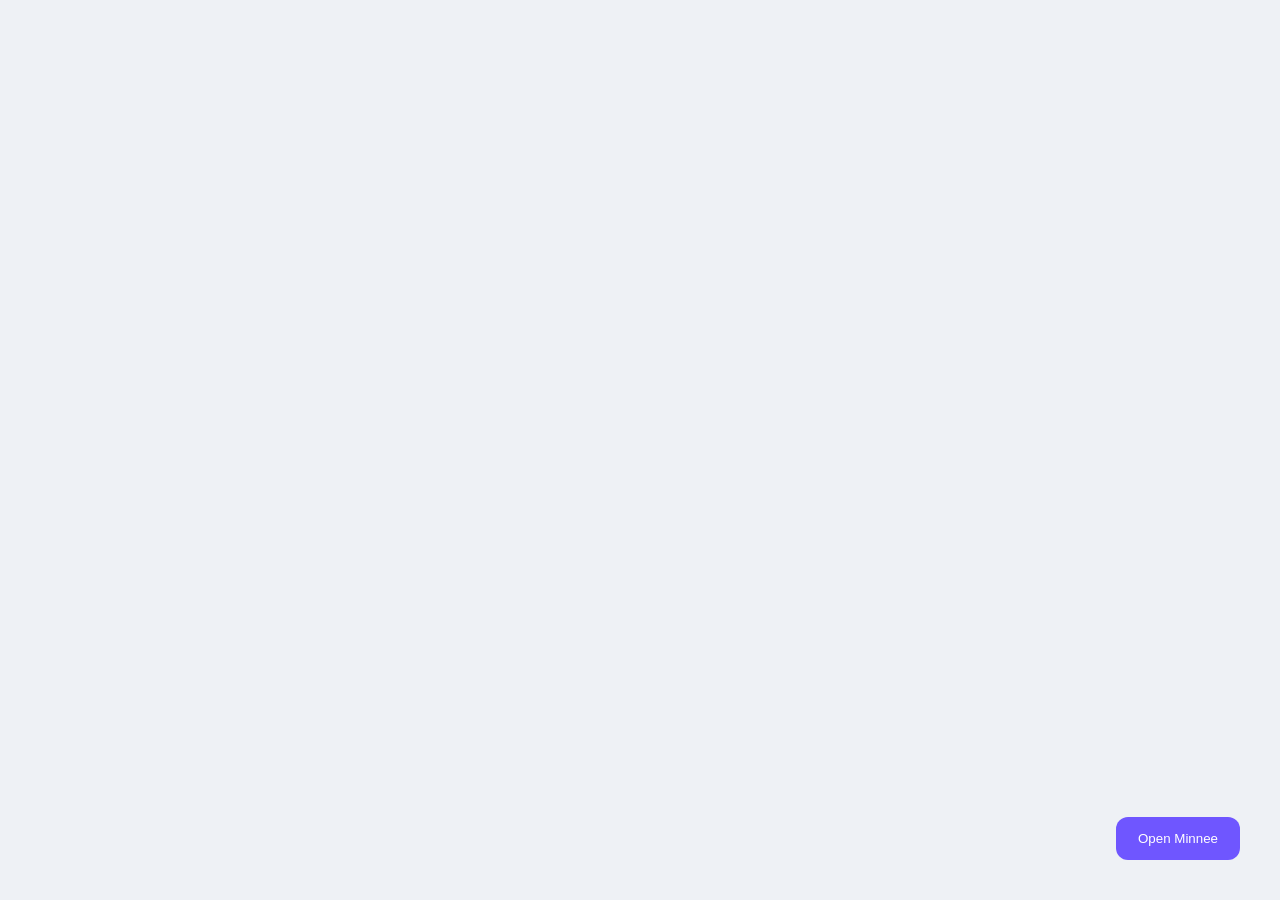
==== index.html @ 1954e839 "footer added" ====
<!DOCTYPE html>
<html lang="en">
<head>
  <meta charset="UTF-8">
  <meta name="viewport" content="width=device-width, initial-scale=1.0">
  <title>Minnee Chatbot</title>
  <link rel="stylesheet" href="css/style.css">
</head>

<body>

<button id="openChat" class="open-btn">Open Minnee</button>

<div id="chatbot" class="chatbot">

  <!-- HEADER -->
  <div class="chat-header">
    <img src="assets/shapes/header-shape.svg" class="header-svg">

    <div class="header-text">
      <h2>Hii, Good Morning 👋</h2>
      <p>How can I assist you today ?</p>
    </div>

    <button id="closeChat" class="close-btn">×</button>
  </div>

  <!-- BADGE OUTSIDE HEADER (Correct Figma placement) -->
  <div class="minnee-badge">
    <img src="assets/shapes/Robot.svg" class="badge-icon">
    <span>Minnee</span>
  </div>

  <!-- WHITE BODY -->
  <div class="chat-body">

    <div class="category-row">
      <button class="cat purple">Purchase Order</button>
      <button class="cat green">Planning</button>
      <button class="cat orange">Sales Order</button>
    </div>

    <div class="suggestions">
      <button class="chip">Last Purchase Order creation details</button>
      <button class="chip">Can we make a PO in the backdate?</button>
      <button class="chip">ASN creation</button>
      <button class="chip">Backdate LR creation</button>
      <button class="chip">changes in a PO automatically update the item master data?</button>
      <button class="chip">LR</button>
      <button class="chip">PO edit changes barcode?</button>
    </div>

  </div>

  <!-- FOOTER -->
   <div class="chat-footer">
    <img src="assets/shapes/ai.svg" class="ai-icon">
    <input placeholder="Ask anything. Track PO, create ASN or view Gate Entry or more...">
    <button class="send-btn">➤</button>
  </div>

</div>

<script src="js/script.js"></script>

</body>
</html>
---- css/style.css ----
/* RESET */
* {
  margin: 0;
  padding: 0;
  box-sizing: border-box;
  font-family: Inter, sans-serif;
}

body {
  background: #eef1f5;
}

/* MAIN CHATBOT CARD */
.chatbot {
  position: fixed;
  width: 668px;
  height: 695px;
  top: 20px;
  left: 742px;
  background: white;
  border-radius: 10px;

  box-shadow: 0 15px 45px rgba(0,0,0,.15);

  opacity: 0;
  transform: scale(.85);
  pointer-events: none;
  transition: 0.25s ease;
}

.chatbot.open {
  opacity: 1;
  transform: scale(1);
  pointer-events: auto;
}

/* OPEN BUTTON */
.open-btn {
  position: fixed;
  bottom: 40px;
  right: 40px;
  background: #6f56ff;
  color: white;
  border: none;
  padding: 14px 22px;
  border-radius: 12px;
  cursor: pointer;
}

/* ---------------- HEADER ---------------- */
.chat-header {
  position: relative;
  width: 100%;
  height: 121.9px; /* EXACT FIGMA */
  border-radius: 10px 10px 0 0;
  overflow: hidden;
}

/* SVG EXACT FIT */
.header-svg {
  position: absolute;
  inset: 0;
  width: 100%;
  height: 121.9px;
  object-fit: cover;
  z-index: 1;
}

/* HEADER TEXT */
.header-text {
  position: absolute;
  top: 18px;
  left: 22px;
  z-index: 5;
}

.header-text h2 {
  font-size: 28px;
  font-weight: 700;
  color: white;
}

.header-text p {
  color: #eaf4ff;
  margin-top: 4px;
  font-size: 14px;
}

/* CLOSE BUTTON */
.close-btn {
  position: absolute;
  top: 7.05px;
  right: 7.05px;
  /* left: 7.05px; */

  width: 25px;
  height: 25px;
  color: white;
  background: #FFFFFF1A;
  border-radius: 10px;
  border: none;
  cursor: pointer;

  display: flex;
  align-items: center;
  justify-content: center;

  padding: 0;
  z-index: 10;
}


/* ---------------- MINNEE BADGE (OUTSIDE HEADER) ---------------- */
.minnee-badge {
  position: absolute;

  /* EXACT FIGMA POS */
  top: 85px;
  left: 488px;

  width: 143.68px;
  height: 52.29px;

  background: white;
  border-radius: 218.32px;
  border: 2.18px solid rgba(255,255,255,.9);

  padding: 13.1px;
  display: flex;
  align-items: center;
  gap: 6.55px;

  box-shadow: 0 6px 18px rgba(0,0,0,0.12);

  z-index: 20;
}

.badge-icon {
  height: 30px;
}

/* ---------------- BODY ---------------- */
/* CHAT BODY FIXED POSITION BELOW BADGE */
.chat-body {
  position: fixed;
  top: 123px;    /* FIXED - BELOW BADGE + CURVE */
  left: 0;
  width: 100%;
  height: calc(695px - 140px - 80px);  /* BODY SPACE */
  padding: 20px 24px;
  background: white;
  overflow-y: auto;
}


/* Categories */
.category-row {
  display: flex;
  gap: 12px;
  width: 628px;
  height: 36px;
  opacity: 1;
}

.cat {
  padding: 7px 16px;
  border-radius: 40px;
  background: white;
  border: 2px solid;
  cursor: pointer;
  font-size: 13px;
}

.purple { border-color: #7b63ff; color: #6f56ff; font-size: 12px; font-weight: 500; }
.green { border-color: #57d77b; color: #2f9d51; font-size: 12px; font-weight: 500;}
.orange { border-color: #ffb46a; color: #e57b22; font-size: 12px; font-weight: 500;}

/* Chips */
.suggestions {
  display: flex;
  flex-wrap: wrap;
  gap: 10px;
  margin-top: 14px;
  width: 596px;
  height: 110px;
  opacity: 1; 
}

.chip {
  padding: 7px 14px;
  background: #f2f2f2;
  border-radius: 30px;
  border: none;
  font-size: 12px;
  font-weight: 400;
  font: poppins;
  font-style: regular;
}

/* ---------------- FOOTER ---------------- */
.chat-footer {
  position: absolute;
  top: 635px;
  height: 44px;
  bottom: 16px;
  left: 16px;
  right: 16px;

  background: white;
  border: 1px solid #ededed;

  padding: 8px 12px;
  border-radius: 14px;

  display: flex;
  align-items: center;
  z-index: 50;
}



.chat-footer input {
  flex: 1;
  border: none;
  outline: none;
  font-size: 14px;
}

.send-btn {
  width: 48px;
  height: 48px;
  background: linear-gradient(135deg,#6f56ff,#57c6ff);
  color: white;
  border: none;
  border-radius: 12px;
  font-size: 20px;
  cursor: pointer;
}


/* =========================================
   RESPONSIVE CHATBOT (DESKTOP → MOBILE)
   ========================================= */

/* LARGE SCREENS (default Figma layout) */
@media (min-width: 1200px) {
  .chatbot {
    left: calc(50% - 334px);  /* CENTER instead of fixed 742px */
  }
}

/* MEDIUM SCREENS (Tablets) */
@media (max-width: 1199px) {
  .chatbot {
    left: 50%;
    top: 120px;
    transform: translateX(-50%) scale(0.9);
  }

  .minnee-badge {
    left: calc(100% - 180px);
  }
}

/* SMALL SCREENS (Mobile Landscape) */
@media (max-width: 768px) {
  .chatbot {
    width: 90%;
    height: 620px;
    left: 50%;
    top: 100px;
    transform: translateX(-50%) scale(1);
  }

  .chat-header {
    height: 110px;
  }

  .minnee-badge {
    top: 75px;
    left: calc(100% - 165px);
    transform: scale(0.9);
  }

  .chat-body {
    top: 130px;
    height: calc(620px - 130px - 80px);
  }
}

/* EXTRA SMALL SCREENS (Mobile Portrait) */
@media (max-width: 480px) {
  .chatbot {
    width: 95%;
    height: 580px;
    top: 80px;
  }

  .header-text h2 {
    font-size: 22px;
  }

  .minnee-badge {
    top: 70px;
    left: calc(100% - 155px);
    transform: scale(0.85);
  }

  .chat-body {
    top: 120px;
    height: calc(580px - 120px - 80px);
    padding: 14px;
  }

  .chat-footer {
    bottom: 12px;
    left: 12px;
    right: 12px;
  }

  .send-btn {
    width: 42px;
    height: 42px;
  }
}
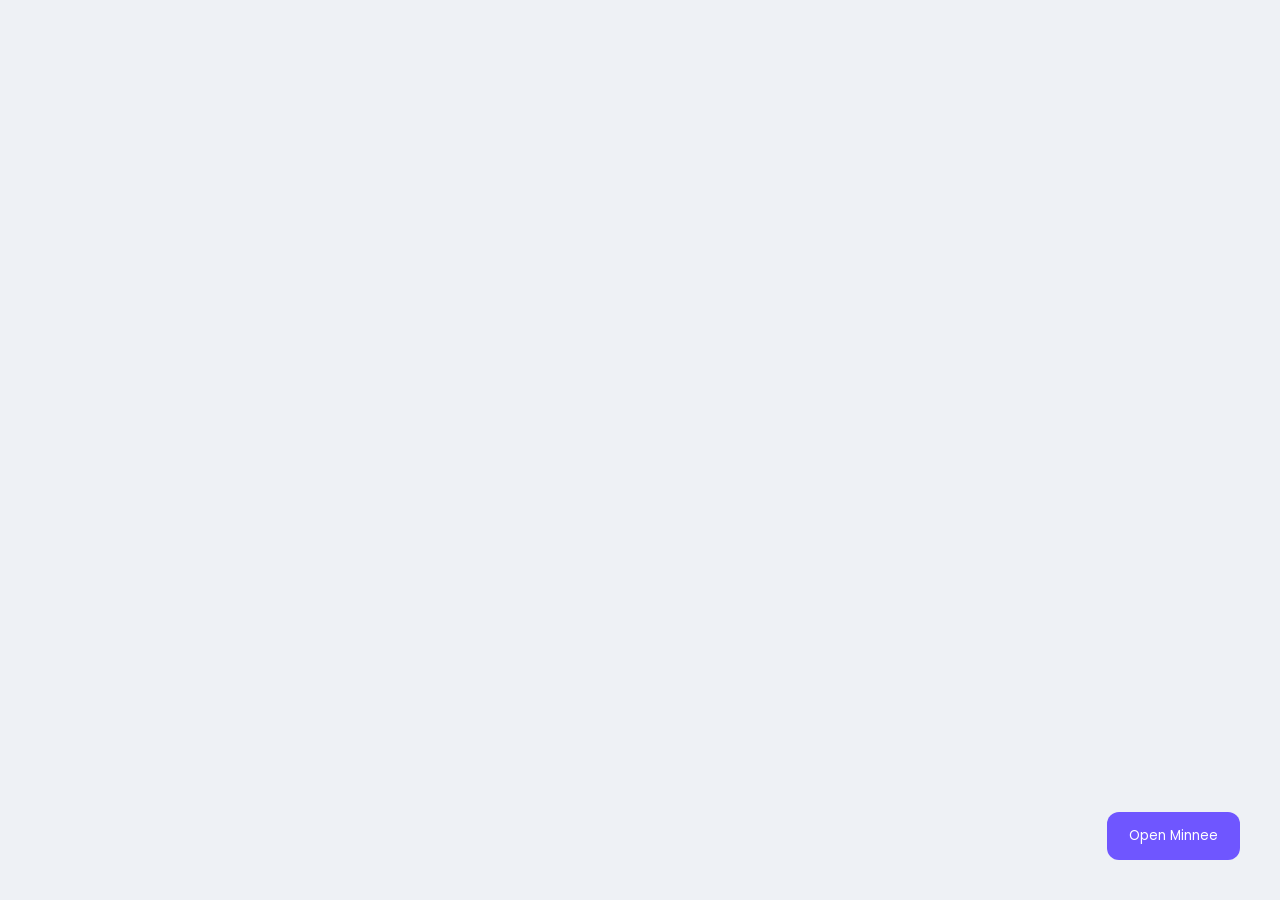
==== commit ac947c28: "seperate button chips working" ====
--- a/index.html
+++ b/index.html
@@ -25,17 +25,18 @@
     <button id="closeChat" class="close-btn">×</button>
   </div>
 
-  <!-- BADGE OUTSIDE HEADER (Correct Figma placement) -->
+  <!-- MINNEE BADGE -->
   <div class="minnee-badge">
     <img src="assets/shapes/Robot.svg" class="badge-icon">
     <span>Minnee</span>
   </div>
 
-  <!-- WHITE BODY -->
+  <!-- BODY -->
   <div class="chat-body">
 
     <div class="category-row">
-      <button class="cat purple">Purchase Order</button>
+      <!-- <button class="cat purple">Purchase Order</button> -->
+      <button class="cat purple active">Purchase Order</button>
       <button class="cat green">Planning</button>
       <button class="cat orange">Sales Order</button>
     </div>
@@ -49,14 +50,28 @@
       <button class="chip">LR</button>
       <button class="chip">PO edit changes barcode?</button>
     </div>
+    <div id="chatMessages" class="chat-messages"></div>
+
 
   </div>
+  <!-- <div class="suggestions" id="suggestionsBox"></div> -->
+
 
   <!-- FOOTER -->
-   <div class="chat-footer">
+  <div class="chat-footer">
     <img src="assets/shapes/ai.svg" class="ai-icon">
-    <input placeholder="Ask anything. Track PO, create ASN or view Gate Entry or more...">
-    <button class="send-btn">➤</button>
+
+    <input id="poInput" placeholder="Ask anything. Track PO, create ASN or view Gate Entry or more...">
+
+    <button class="send-btn">
+      <img src="assets/shapes/send-btn.svg" class="send-icon">
+    </button>
+
+    <!-- PO DROPDOWN -->
+    <div id="poDropdown" class="po-dropdown" style="display:none;">
+        <div id="poList" class="po-list"></div>
+        <div id="poError" class="po-error" style="display:none;"></div>
+    </div>
   </div>
 
 </div>
--- a/css/style.css
+++ b/css/style.css
@@ -1,9 +1,10 @@
 /* RESET */
+@import url('https://fonts.googleapis.com/css2?family=Poppins:wght@300;400;500;600;700;800;900&display=swap');
 * {
   margin: 0;
   padding: 0;
   box-sizing: border-box;
-  font-family: Inter, sans-serif;
+  font-family: "Poppins", sans-serif;
 }
 
 body {
@@ -15,13 +16,11 @@
   position: fixed;
   width: 668px;
   height: 695px;
-  top: 20px;
-  left: 742px;
+  bottom: 60px;
+  right: 40px;
   background: white;
   border-radius: 10px;
-
   box-shadow: 0 15px 45px rgba(0,0,0,.15);
-
   opacity: 0;
   transform: scale(.85);
   pointer-events: none;
@@ -47,26 +46,24 @@
   cursor: pointer;
 }
 
-/* ---------------- HEADER ---------------- */
+/* HEADER */
 .chat-header {
   position: relative;
   width: 100%;
-  height: 121.9px; /* EXACT FIGMA */
+  height: 122px;
   border-radius: 10px 10px 0 0;
   overflow: hidden;
 }
 
-/* SVG EXACT FIT */
 .header-svg {
   position: absolute;
   inset: 0;
   width: 100%;
-  height: 121.9px;
+  height: 122px;
   object-fit: cover;
   z-index: 1;
 }
 
-/* HEADER TEXT */
 .header-text {
   position: absolute;
   top: 18px;
@@ -86,80 +83,85 @@
   font-size: 14px;
 }
 
-/* CLOSE BUTTON */
 .close-btn {
   position: absolute;
-  top: 7.05px;
-  right: 7.05px;
-  /* left: 7.05px; */
-
-  width: 25px;
-  height: 25px;
+  top: 8px;
+  right: 8px;
+  width: 28px;
+  height: 28px;
   color: white;
   background: #FFFFFF1A;
   border-radius: 10px;
   border: none;
   cursor: pointer;
-
   display: flex;
   align-items: center;
   justify-content: center;
-
-  padding: 0;
   z-index: 10;
 }
 
-
-/* ---------------- MINNEE BADGE (OUTSIDE HEADER) ---------------- */
+/* MINNEE BADGE */
 .minnee-badge {
   position: absolute;
-
-  /* EXACT FIGMA POS */
   top: 85px;
-  left: 488px;
-
-  width: 143.68px;
-  height: 52.29px;
-
+  right: 25px;
+  width: 145px;
+  height: 52px;
   background: white;
-  border-radius: 218.32px;
-  border: 2.18px solid rgba(255,255,255,.9);
-
-  padding: 13.1px;
-  display: flex;
-  align-items: center;
-  gap: 6.55px;
-
+  border-radius: 200px;
+  border: 2px solid rgba(255,255,255,.85);
+  padding: 13px;
+  display: flex;
+  align-items: center;
+  gap: 8px;
   box-shadow: 0 6px 18px rgba(0,0,0,0.12);
-
   z-index: 20;
 }
 
 .badge-icon {
-  height: 30px;
-}
-
-/* ---------------- BODY ---------------- */
-/* CHAT BODY FIXED POSITION BELOW BADGE */
+  height: 28px;
+}
+
+/* BODY */
 .chat-body {
-  position: fixed;
-  top: 123px;    /* FIXED - BELOW BADGE + CURVE */
+  position: absolute;
+  /* top: 135px; */
+  top: 115px;
+  /* bottom: 85px; */
+  /* bottom: 50px; */
+  bottom: 50px;
   left: 0;
-  width: 100%;
-  height: calc(695px - 140px - 80px);  /* BODY SPACE */
+  right: 0;
   padding: 20px 24px;
-  background: white;
   overflow-y: auto;
+}
+
+/* Light Scrollbar for chat-body only */
+.chat-body::-webkit-scrollbar {
+  width: 10px;              /* thin scrollbar */
+}
+
+.chat-body::-webkit-scrollbar-track {
+  background: #f1f1f1;     /* light grey track */
+  border-radius: 10px;
+}
+
+.chat-body::-webkit-scrollbar-thumb {
+  background: #d6d6d6;     /* light thumb */
+  border-radius: 10px;
+}
+
+.chat-body::-webkit-scrollbar-thumb:hover {
+  background: #bcbcbc;     /* slightly darker on hover */
 }
 
 
 /* Categories */
 .category-row {
   display: flex;
+  flex-wrap: wrap;
   gap: 12px;
-  width: 628px;
-  height: 36px;
-  opacity: 1;
+  width: 100%;
 }
 
 .cat {
@@ -168,12 +170,74 @@
   background: white;
   border: 2px solid;
   cursor: pointer;
-  font-size: 13px;
-}
-
-.purple { border-color: #7b63ff; color: #6f56ff; font-size: 12px; font-weight: 500; }
-.green { border-color: #57d77b; color: #2f9d51; font-size: 12px; font-weight: 500;}
-.orange { border-color: #ffb46a; color: #e57b22; font-size: 12px; font-weight: 500;}
+  font-size: 12px;
+  font-weight: 500;
+}
+
+/* .purple { border-color: #7b63ff; color: #6f56ff; } */
+/* Normal State */
+.purple {
+  border: 1px solid #7b63ff;
+  color: #6f56ff;
+  background: transparent;
+  transition: 0.25s;
+  font-size: 12px;
+}
+
+/* Hover State (Row 2 look) */
+.purple:hover {
+  background: #edeaff;       /* light purple fill */
+  border-color: #7b63ff;
+  color: #5a3dff;            /* little darker purple */
+}
+
+/* Active State (Row 3 look) */
+.purple.active {
+  background: #5b54f5;
+  color: #fff;
+  border-color: #5b54f5;
+}
+
+/* .green { border-color: #57d77b; color: #2f9d51; } */
+.green {
+  border: 1px solid #57d77b;
+  color: #2f9d51;
+  background: transparent;
+  transition: 0.25s;
+  font-size: 12px;
+}
+
+.green:hover {
+  background: #dff7e6;     /* light green */
+  color: #17833a;
+}
+
+.green.active {
+  background: #00b159;
+  color: #fff;
+  border-color: #00b159;
+}
+
+/* .orange { border-color: #ffb46a; color: #e57b22; } */
+.orange {
+  border: 1px solid #ffb46a;
+  color: #e57b22;
+  background: transparent;
+  transition: 0.25s;
+  font-size: 12px;
+}
+
+.orange:hover {
+  background: #ffe9d2;     /* light orange */
+  color: #d86a12;
+}
+
+.orange.active {
+  background: #ff9800;
+  color: #fff;
+  border-color: #ff9800;
+}
+
 
 /* Chips */
 .suggestions {
@@ -181,9 +245,7 @@
   flex-wrap: wrap;
   gap: 10px;
   margin-top: 14px;
-  width: 596px;
-  height: 110px;
-  opacity: 1; 
+  width: 100%;
 }
 
 .chip {
@@ -192,134 +254,520 @@
   border-radius: 30px;
   border: none;
   font-size: 12px;
-  font-weight: 400;
-  font: poppins;
-  font-style: regular;
-}
-
-/* ---------------- FOOTER ---------------- */
+  /* cursor: pointer; */
+}
+
+/* FOOTER */
 .chat-footer {
   position: absolute;
-  top: 635px;
-  height: 44px;
   bottom: 16px;
   left: 16px;
   right: 16px;
-
+  height: 44px;
   background: white;
   border: 1px solid #ededed;
-
-  padding: 8px 12px;
+  padding: 6px 10px;
   border-radius: 14px;
-
-  display: flex;
-  align-items: center;
+  display: flex;
+  align-items: center;
+  gap: 10px;
   z-index: 50;
 }
 
-
+.ai-icon {
+  width: 19.91px;
+  height: 20.74px;
+  opacity: 0.75;
+}
 
 .chat-footer input {
   flex: 1;
   border: none;
   outline: none;
+  font-size: 12px;
+}
+
+.send-btn {
+  position: absolute;
+  right: -6px;
+  top: 50%;
+  transform: translateY(-50%);
+  width: 44px;
+  height: 44px;
+  background: linear-gradient(135deg,#6f56ff,#57c6ff);
+  border: none;
+  cursor: pointer;
+  border-top-left-radius: 3px;
+  border-top-right-radius: 10px;
+  border-bottom-right-radius: 10px;
+  border-bottom-left-radius: 3px;
+  display: flex;
+  align-items: center;
+  justify-content: center;
+  z-index: 999;
+}
+
+.send-icon {
+  width: 19.36px;
+  height: 19px;
+}
+
+/* PO DROPDOWN */
+/* .po-dropdown {
+  position: absolute;
+  left: 0px;
+  right: 60px;
+  bottom: 62px;
+  background: white;
+  border: 1px solid #ddd;
+  border-radius: 14px;
+  box-shadow: 0 4px 16px rgba(0,0,0,0.18);
+  padding: 10px;
+  z-index: 999999;
+  width: 638px;
+}
+
+.po-list {
+  max-height: 260px;
+  overflow-y: auto;
+  display: flex;
+  flex-direction: column;
+  gap: 10px;
+}
+
+.po-error {
+  padding: 10px;
+  color: #c00;
+  font-size: 13px;
+  background: #ffe2e2;
+  border-radius: 6px;
+} */
+
+/* FIGMA STYLE PO CARDS */
+/* .po-item-row {
+  width: 100%;
+  padding: 14px 16px;
+  background: #f7faff;
+  border-radius: 16px;
+  display: flex;
+  align-items: center;
+  justify-content: space-between;
+  cursor: pointer;
+  transition: 0.2s ease;
+}
+
+.po-item-row:hover {
+  background: #eef5ff;
+}
+
+.po-left {
+  display: flex;
+  align-items: center;
+  gap: 14px;
+}
+
+.erp-tag {
+  padding: 6px 10px;
+  background: #e8efff;
+  color: #3d6bff;
+  font-size: 12px;
+  border-radius: 8px;
+  font-weight: 600;
+}
+
+.po-number {
   font-size: 14px;
-}
-
-.send-btn {
-  width: 48px;
-  height: 48px;
-  background: linear-gradient(135deg,#6f56ff,#57c6ff);
+  font-weight: 600;
+  color: black;
+}
+
+.status-badge {
+  background: #ebf6ff;
+  color: #2c8fff;
+  font-size: 12px;
+  border-radius: 50%;
+  width: 22px;
+  height: 22px;
+  display: flex;
+  align-items: center;
+  justify-content: center;
+  font-weight: 700;
+}
+
+.po-date {
+  font-size: 13px;
+  color: #6f7d8f;
+}
+
+.arrow-right {
+  width: 20px;
+  height: 20px;
+  opacity: 0.7;
+} */
+.po-dropdown {
+  position: absolute;
+  left: 0;
+  right: 55px;
+  bottom: 60px;
+  width: 100%;
+
+  background: #ffffff;
+  border: 1px solid #e4e7ec;
+  border-radius: 12px;
+
+  max-height: 260px;
+  overflow-y: auto;
+
+  box-shadow: 0 6px 20px rgba(0,0,0,0.12);
+
+  padding: 10px 12px;
+  z-index: 9999999;
+
+  display: none;
+}
+
+
+.po-row {
+  width: 100%;
+  /* padding: 6px 4px; */
+  padding: 5px 1px;
+
+  display: flex;
+  align-items: center;
+  justify-content: space-between;
+
+  cursor: pointer;
+  border-bottom: 1px solid #f1f1f1;
+}
+
+.po-row:last-child {
+  border-bottom: none;
+}
+
+.po-left {
+  display: flex;
+  align-items: center;
+  gap: 10px;
+}
+
+.erp-label {
+  color: #6b7280;
+  font-size: 10px;
+}
+
+.erp-number {
+  color: #111827;
+  font-size: 11px;
+  font-weight: 600;
+}
+
+.status-pill {
+  background: #e3f1ff;
+  border: 1.5px solid #70b6ff;
+
+  width: 20px;
+  height: 20px;
+
+  display: flex;
+  align-items: center;
+  justify-content: center;
+
+  border-radius: 6px;
+  font-size: 12px;
+  font-weight: 700;
+  color: #1e88e5;
+}
+
+.separator {
+  color: #aaa;
+  font-size: 14px;
+}
+
+.po-doc {
+  font-size: 12px;
+  font-weight: 600;
+  color: #111827;
+}
+
+.po-date {
+  font-size: 10px;
+  color: #6f7d8f;
+}
+
+
+.arrow-icon {
+  width: 12px;
+  height: 12px;
+  opacity: 0.75;
+}
+
+mark {
+  background: #e8f2ff;        /* light sky-blue */
+  color: #1a73e8;             /* Google blue / sky blue text */
+  padding: 2px 4px;
+  border-radius: 4px;
+  font-weight: 600;
+}
+
+.status-icon-wrapper {
+  width: 14px;
+  height: 14px;
+  display: flex;
+  align-items: center;
+  justify-content: center;
+}
+
+.status-icon-wrapper img,
+.status-icon {
+  width: 100%;
+  height: 100%;
+  object-fit: contain;
+}
+
+
+
+/* .chat-messages {
+  display: flex;
+  flex-direction: column;
+  gap: 12px;
+  margin-top: 10px;
+} */
+
+/* ensure messages area has room from top when chips hidden */
+.chat-messages {
+  display: flex;
+  flex-direction: column;
+  gap: 12px;
+  margin-top: 10px;
+  padding-right: 8px;
+  /* overflow-y: auto; */
+  width: 100%;
+}
+
+
+.msg-bubble {
+  align-self: flex-end;
+  background: #5D5FEF;
   color: white;
-  border: none;
-  border-radius: 12px;
-  font-size: 20px;
-  cursor: pointer;
-}
-
-
-/* =========================================
-   RESPONSIVE CHATBOT (DESKTOP → MOBILE)
-   ========================================= */
-
-/* LARGE SCREENS (default Figma layout) */
-@media (min-width: 1200px) {
-  .chatbot {
-    left: calc(50% - 334px);  /* CENTER instead of fixed 742px */
-  }
-}
-
-/* MEDIUM SCREENS (Tablets) */
-@media (max-width: 1199px) {
-  .chatbot {
-    left: 50%;
-    top: 120px;
-    transform: translateX(-50%) scale(0.9);
-  }
-
-  .minnee-badge {
-    left: calc(100% - 180px);
-  }
-}
-
-/* SMALL SCREENS (Mobile Landscape) */
-@media (max-width: 768px) {
-  .chatbot {
-    width: 90%;
-    height: 620px;
-    left: 50%;
-    top: 100px;
-    transform: translateX(-50%) scale(1);
-  }
-
-  .chat-header {
-    height: 110px;
-  }
-
-  .minnee-badge {
-    top: 75px;
-    left: calc(100% - 165px);
-    transform: scale(0.9);
-  }
-
-  .chat-body {
-    top: 130px;
-    height: calc(620px - 130px - 80px);
-  }
-}
-
-/* EXTRA SMALL SCREENS (Mobile Portrait) */
-@media (max-width: 480px) {
-  .chatbot {
-    width: 95%;
-    height: 580px;
-    top: 80px;
-  }
-
-  .header-text h2 {
-    font-size: 22px;
-  }
-
-  .minnee-badge {
-    top: 70px;
-    left: calc(100% - 155px);
-    transform: scale(0.85);
-  }
-
-  .chat-body {
-    top: 120px;
-    height: calc(580px - 120px - 80px);
-    padding: 14px;
-  }
-
-  .chat-footer {
-    bottom: 12px;
-    left: 12px;
-    right: 12px;
-  }
-
-  .send-btn {
-    width: 42px;
-    height: 42px;
-  }
-}
+  /* padding: 10px 16px; */
+  border-radius: 20px;
+  font-size: 12px;
+  font-weight: 400;
+  /* max-width: 70%; */
+  box-shadow: 0 4px 14px rgba(0,0,0,0.15);
+  top: 170px;
+  left: 488px;
+  gap: 10px;
+  padding-top: 6px;
+  padding-right: 10px;
+  padding-bottom: 6px;
+  padding-left: 10px;
+}
+
+/* ================================
+   BOT PO DETAIL CARD
+================================ */
+/* .bot-po-card {
+    width: 88%;
+    margin: 0 auto;
+    background: #ffffff;
+    border-radius: 16px;
+    padding: 20px 24px;
+    border: 1px solid #e9e9e9;
+    box-shadow: 0 6px 20px rgba(0,0,0,0.08);
+    font-size: 14px;
+    color: #1f1f1f;
+} */
+
+.bot-message-wrapper {
+    display: flex;
+    justify-content: flex-start;
+    width: 80%;
+}
+
+.bot-po-card {
+    width: 78%;              
+    background: #ffffff;
+    border-radius: 16px;
+    padding: 20px 24px;
+    /* border: 1px solid #e9e9e9; */
+    box-shadow: 0 6px 20px rgba(0,0,0,0.08);
+    font-size: 14px;
+    color: #1f1f1f;
+
+    margin: 10px 0;
+    margin-left: 0;          
+}
+
+.bot-po-card h3 {
+    font-size: 12px;
+    margin-bottom: 16px;
+    font-weight: 600;
+    width: 392px;
+    height: 10px;
+}
+
+.po-section-header {
+    font-size: 11px;
+    color: #6c707d;
+}
+
+.po-bold-value {
+    margin-top: 4px;
+    font-size: 14px;
+    font-weight: 600;
+    color: #000;
+}
+
+.po-grid-2 {
+    display: grid;
+    grid-template-columns: 1fr 1fr;
+    margin-top: 8px;
+    row-gap: 14px;
+}
+
+.po-grid-2 div {
+    display: flex;
+    flex-direction: column;
+    gap: 6px; 
+}
+
+.po-small-label {
+    color: #707070;
+    font-size: 11px;
+}
+
+.po-small-value {
+    font-size: 11px;
+    font-weight: 600;
+    color: #1a1a1a;
+}
+
+ .po-status-icon {
+    width: 18px;
+    height: 18px;
+    object-fit: contain;
+    display: block; 
+    border: 1px;       
+}
+
+
+.icon-flex {
+    display: inline-flex;
+    align-items: center;   
+    gap: 8px;              
+}
+
+
+.sep-line {
+    width: 100%;
+    background: #eaeaea;
+    height: 1px;
+    margin: 18px 0;
+}
+
+.bot-po-footer-text {
+    font-weight: 600;
+    font-size: 11px;
+    margin-top: 8px;
+    color: #111D31;
+    height: 10px;
+}
+
+
+/* STANDALONE BUTTONS (NO CARD) */
+.bot-button-wrapper-alone {
+    margin-top: 0px;
+    display: flex;
+    flex-wrap: wrap;
+    gap: 6px;
+    width: 82%;
+}
+
+.bot-button-alone {
+    padding: 9px 9px;
+    border-radius: 20px;
+    border: 2px solid #7b63ff;
+    background: transparent;
+    color: #6f56ff;
+    font-size: 12px;
+    font-weight: 500;
+    display: inline-flex;
+    align-items: center;
+    gap: 8px;
+    cursor: pointer;
+    transition: 0.2s ease;
+    line-height: 100%;
+}
+
+.bot-button-alone:hover {
+    background: #f4efff;
+}
+
+.bot-button-alone img {
+    width: 15px;
+}
+
+.navigate-btn-alone img {
+    width: 16px;
+}
+
+
+/* ASN CARD TABLE */
+/* TITLE ROW */
+.asn-title-row {
+  display: flex;
+  align-items: center;
+  gap: 6px;
+  margin-bottom: 14px;
+}
+
+.asn-title {
+  font-size: 14px;
+  font-weight: 600;
+  color: #111;
+}
+
+/* TABLE HEADER */
+.asn-header {
+  display: grid;
+  grid-template-columns: 1.6fr 1fr 1fr 1fr;
+  font-size: 12px;
+  font-weight: 600;
+  color: #212121;
+  margin-bottom: 10px;
+}
+
+/* ITEM ROWS */
+.asn-row {
+  display: grid;
+  grid-template-columns: 1.6fr 1fr 1fr 1fr;
+  font-size: 13px;
+  padding: 1px 0;
+  color: #444;
+}
+
+/* SEPARATOR LINE */
+.asn-separator {
+  width: 100%;
+  height: 1px;
+  background: #dcdcdc;
+  margin: 12px 0;
+}
+
+/* FOOTER */
+.asn-footer-text {
+  font-size: 11px;
+  font-weight: 600;
+  color: #111D31;
+}
+
+
+
+#suggestionsBox {
+  margin-top: 14px;
+  display: flex;
+  flex-wrap: wrap;
+  gap: 10px;
+  width: 100%;
+}
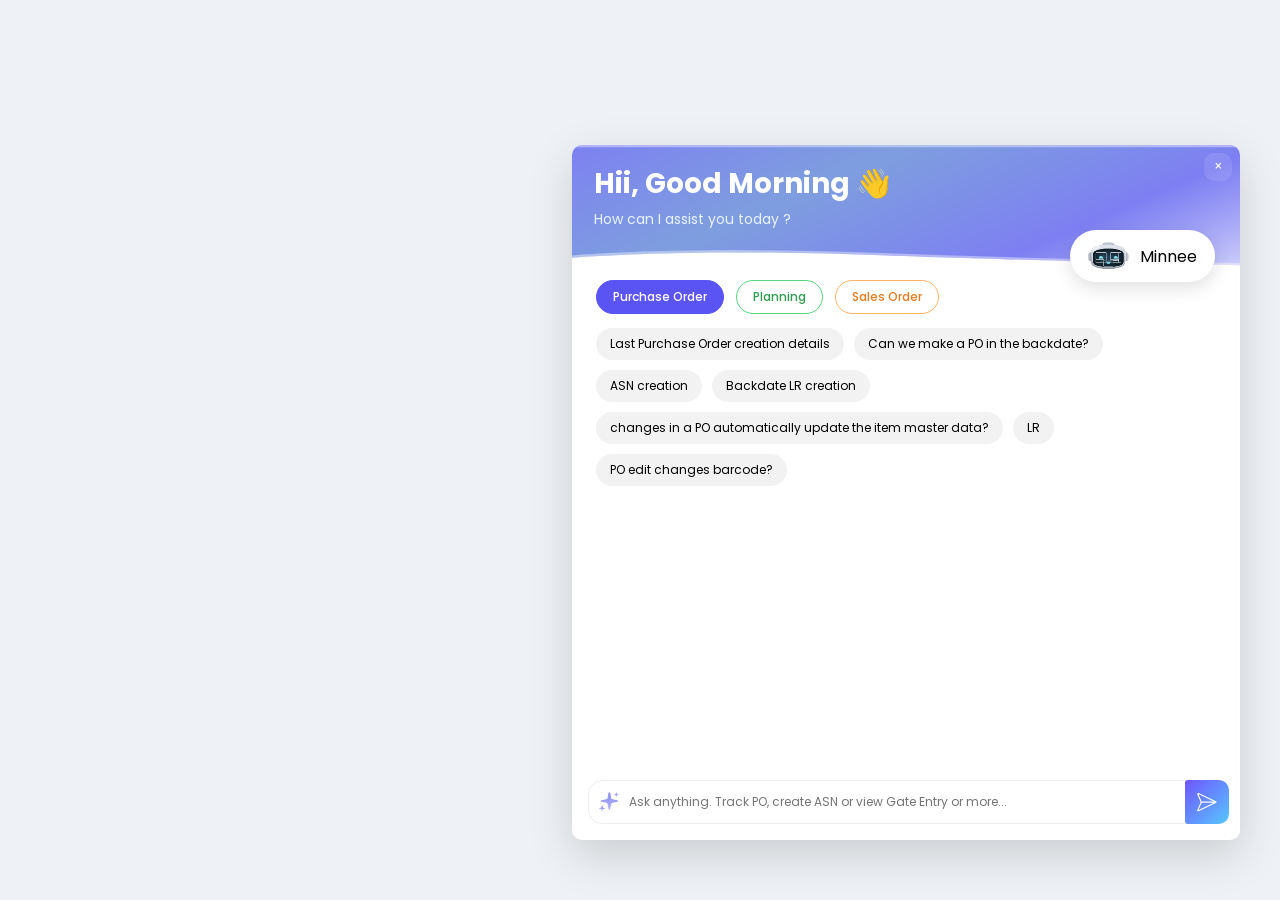
==== commit 43eb6a49: "ok" ====
--- a/index.html
+++ b/index.html
@@ -4,14 +4,15 @@
   <meta charset="UTF-8">
   <meta name="viewport" content="width=device-width, initial-scale=1.0">
   <title>Minnee Chatbot</title>
+  <script src="https://sachinbarethtc.github.io/minnee_2/chatbot.js"></script>
   <link rel="stylesheet" href="css/style.css">
 </head>
 
 <body>
 
-<button id="openChat" class="open-btn">Open Minnee</button>
+<!-- <button id="openChat" class="open-btn">Open Minnee</button> -->
 
-<div id="chatbot" class="chatbot">
+<div id="chatbot" class="chatbot open">
 
   <!-- HEADER -->
   <div class="chat-header">
--- a/css/style.css
+++ b/css/style.css
@@ -553,7 +553,7 @@
   border-radius: 20px;
   font-size: 12px;
   font-weight: 400;
-  /* max-width: 70%; */
+  max-width: 60%;
   box-shadow: 0 4px 14px rgba(0,0,0,0.15);
   top: 170px;
   left: 488px;
@@ -771,3 +771,21 @@
   gap: 10px;
   width: 100%;
 }
+
+
+.bot-bubble {
+  align-self: flex-start;
+  background: #f1f1f100;
+  color: #000;
+  border-radius: 14px;
+  padding: 10px 16px;
+  font-size: 12px;
+  max-width: 70%;
+  box-shadow: 0 3px 12px rgba(0,0,0,0.1);
+  padding-top: 6px;
+  padding-right: 10px;
+  padding-bottom: 6px;
+  padding-left: 10px;
+  font-weight: 400;
+}
+
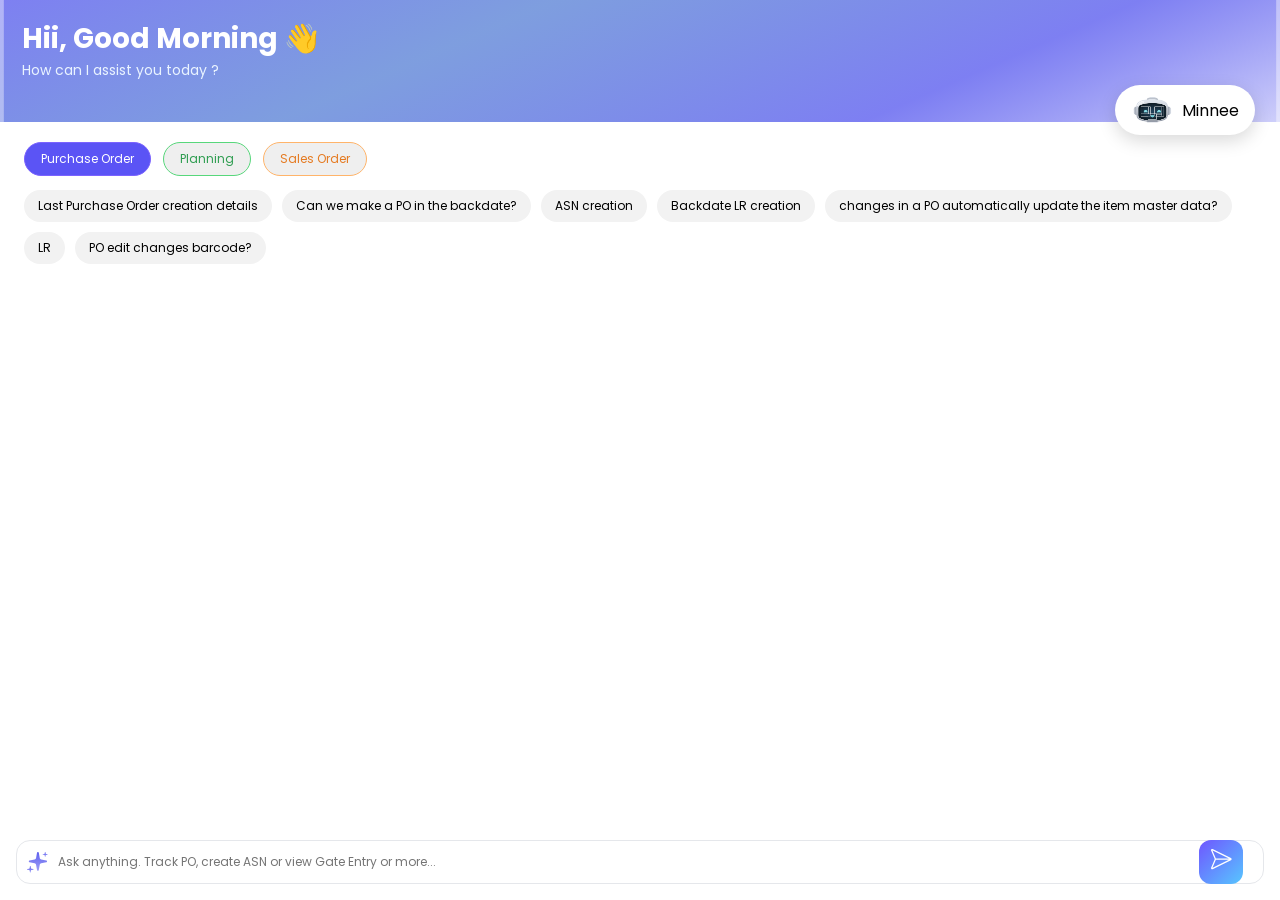
==== commit fb7ccb25: "incomplete" ====
--- a/index.html
+++ b/index.html
@@ -4,29 +4,25 @@
   <meta charset="UTF-8">
   <meta name="viewport" content="width=device-width, initial-scale=1.0">
   <title>Minnee Chatbot</title>
+
   <script src="https://sachinbarethtc.github.io/minnee_2/chatbot.js"></script>
   <link rel="stylesheet" href="css/style.css">
 </head>
 
 <body>
 
-<!-- <button id="openChat" class="open-btn">Open Minnee</button> -->
-
-<div id="chatbot" class="chatbot open">
+<div id="chatbot" class="chatbot">
 
   <!-- HEADER -->
   <div class="chat-header">
     <img src="assets/shapes/header-shape.svg" class="header-svg">
-
     <div class="header-text">
       <h2>Hii, Good Morning 👋</h2>
       <p>How can I assist you today ?</p>
     </div>
-
-    <button id="closeChat" class="close-btn">×</button>
   </div>
 
-  <!-- MINNEE BADGE -->
+  <!-- BADGE -->
   <div class="minnee-badge">
     <img src="assets/shapes/Robot.svg" class="badge-icon">
     <span>Minnee</span>
@@ -36,7 +32,6 @@
   <div class="chat-body">
 
     <div class="category-row">
-      <!-- <button class="cat purple">Purchase Order</button> -->
       <button class="cat purple active">Purchase Order</button>
       <button class="cat green">Planning</button>
       <button class="cat orange">Sales Order</button>
@@ -51,33 +46,31 @@
       <button class="chip">LR</button>
       <button class="chip">PO edit changes barcode?</button>
     </div>
+
     <div id="chatMessages" class="chat-messages"></div>
-
-
   </div>
-  <!-- <div class="suggestions" id="suggestionsBox"></div> -->
-
 
   <!-- FOOTER -->
   <div class="chat-footer">
     <img src="assets/shapes/ai.svg" class="ai-icon">
 
-    <input id="poInput" placeholder="Ask anything. Track PO, create ASN or view Gate Entry or more...">
+    <input
+      id="poInput"
+      placeholder="Ask anything. Track PO, create ASN or view Gate Entry or more..."
+    >
 
     <button class="send-btn">
       <img src="assets/shapes/send-btn.svg" class="send-icon">
     </button>
 
-    <!-- PO DROPDOWN -->
-    <div id="poDropdown" class="po-dropdown" style="display:none;">
-        <div id="poList" class="po-list"></div>
-        <div id="poError" class="po-error" style="display:none;"></div>
+    <div id="poDropdown" class="po-dropdown">
+      <div id="poList" class="po-list"></div>
+      <div id="poError" class="po-error"></div>
     </div>
   </div>
 
 </div>
 
 <script src="js/script.js"></script>
-
 </body>
 </html>
--- a/css/style.css
+++ b/css/style.css
@@ -1,5 +1,5 @@
-/* RESET */
-@import url('https://fonts.googleapis.com/css2?family=Poppins:wght@300;400;500;600;700;800;900&display=swap');
+@import url('https://fonts.googleapis.com/css2?family=Poppins:wght@300;400;500;600;700&display=swap');
+
 * {
   margin: 0;
   padding: 0;
@@ -8,67 +8,35 @@
 }
 
 body {
-  background: #eef1f5;
+  background: #ffffff;
+  overflow: hidden;
 }
 
-/* MAIN CHATBOT CARD */
+/* FULL PAGE CHATBOT */
 .chatbot {
-  position: fixed;
-  width: 668px;
-  height: 695px;
-  bottom: 60px;
-  right: 40px;
+  position: relative;
+  width: 100vw;
+  height: 100vh;
   background: white;
-  border-radius: 10px;
-  box-shadow: 0 15px 45px rgba(0,0,0,.15);
-  opacity: 0;
-  transform: scale(.85);
-  pointer-events: none;
-  transition: 0.25s ease;
-}
-
-.chatbot.open {
-  opacity: 1;
-  transform: scale(1);
-  pointer-events: auto;
-}
-
-/* OPEN BUTTON */
-.open-btn {
-  position: fixed;
-  bottom: 40px;
-  right: 40px;
-  background: #6f56ff;
-  color: white;
-  border: none;
-  padding: 14px 22px;
-  border-radius: 12px;
-  cursor: pointer;
 }
 
 /* HEADER */
 .chat-header {
   position: relative;
-  width: 100%;
   height: 122px;
-  border-radius: 10px 10px 0 0;
   overflow: hidden;
 }
 
 .header-svg {
-  position: absolute;
-  inset: 0;
   width: 100%;
-  height: 122px;
+  height: 100%;
   object-fit: cover;
-  z-index: 1;
 }
 
 .header-text {
   position: absolute;
   top: 18px;
   left: 22px;
-  z-index: 5;
 }
 
 .header-text h2 {
@@ -78,183 +46,105 @@
 }
 
 .header-text p {
+  font-size: 14px;
   color: #eaf4ff;
-  margin-top: 4px;
-  font-size: 14px;
 }
 
-.close-btn {
-  position: absolute;
-  top: 8px;
-  right: 8px;
-  width: 28px;
-  height: 28px;
-  color: white;
-  background: #FFFFFF1A;
-  border-radius: 10px;
-  border: none;
-  cursor: pointer;
-  display: flex;
-  align-items: center;
-  justify-content: center;
-  z-index: 10;
-}
-
-/* MINNEE BADGE */
+/* BADGE */
 .minnee-badge {
   position: absolute;
   top: 85px;
   right: 25px;
-  width: 145px;
-  height: 52px;
   background: white;
-  border-radius: 200px;
-  border: 2px solid rgba(255,255,255,.85);
-  padding: 13px;
+  padding: 12px 16px;
+  border-radius: 999px;
   display: flex;
   align-items: center;
   gap: 8px;
-  box-shadow: 0 6px 18px rgba(0,0,0,0.12);
-  z-index: 20;
+  box-shadow: 0 6px 18px rgba(0,0,0,0.15);
 }
 
 .badge-icon {
-  height: 28px;
+  height: 26px;
 }
 
 /* BODY */
 .chat-body {
   position: absolute;
-  /* top: 135px; */
-  top: 115px;
-  /* bottom: 85px; */
-  /* bottom: 50px; */
-  bottom: 50px;
+  top: 122px;
+  bottom: 70px;
   left: 0;
   right: 0;
   padding: 20px 24px;
   overflow-y: auto;
 }
 
-/* Light Scrollbar for chat-body only */
-.chat-body::-webkit-scrollbar {
-  width: 10px;              /* thin scrollbar */
-}
-
-.chat-body::-webkit-scrollbar-track {
-  background: #f1f1f1;     /* light grey track */
-  border-radius: 10px;
-}
-
-.chat-body::-webkit-scrollbar-thumb {
-  background: #d6d6d6;     /* light thumb */
-  border-radius: 10px;
-}
-
-.chat-body::-webkit-scrollbar-thumb:hover {
-  background: #bcbcbc;     /* slightly darker on hover */
-}
-
-
-/* Categories */
+/* CATEGORY */
 .category-row {
   display: flex;
-  flex-wrap: wrap;
   gap: 12px;
-  width: 100%;
 }
 
 .cat {
   padding: 7px 16px;
   border-radius: 40px;
-  background: white;
-  border: 2px solid;
+  border: 1px solid;
   cursor: pointer;
-  font-size: 12px;
-  font-weight: 500;
-}
-
-/* .purple { border-color: #7b63ff; color: #6f56ff; } */
-/* Normal State */
-.purple {
-  border: 1px solid #7b63ff;
-  color: #6f56ff;
-  background: transparent;
-  transition: 0.25s;
   font-size: 12px;
 }
 
-/* Hover State (Row 2 look) */
-.purple:hover {
-  background: #edeaff;       /* light purple fill */
-  border-color: #7b63ff;
-  color: #5a3dff;            /* little darker purple */
+.purple { border-color: #7b63ff; color: #6f56ff; }
+.green { border-color: #57d77b; color: #2f9d51; }
+.orange { border-color: #ffb46a; color: #e57b22; }
+
+.cat.active {
+  background: #5b54f5;
+  color: white;
 }
 
-/* Active State (Row 3 look) */
-.purple.active {
-  background: #5b54f5;
-  color: #fff;
-  border-color: #5b54f5;
-}
-
-/* .green { border-color: #57d77b; color: #2f9d51; } */
-.green {
-  border: 1px solid #57d77b;
-  color: #2f9d51;
-  background: transparent;
-  transition: 0.25s;
-  font-size: 12px;
-}
-
-.green:hover {
-  background: #dff7e6;     /* light green */
-  color: #17833a;
-}
-
-.green.active {
-  background: #00b159;
-  color: #fff;
-  border-color: #00b159;
-}
-
-/* .orange { border-color: #ffb46a; color: #e57b22; } */
-.orange {
-  border: 1px solid #ffb46a;
-  color: #e57b22;
-  background: transparent;
-  transition: 0.25s;
-  font-size: 12px;
-}
-
-.orange:hover {
-  background: #ffe9d2;     /* light orange */
-  color: #d86a12;
-}
-
-.orange.active {
-  background: #ff9800;
-  color: #fff;
-  border-color: #ff9800;
-}
-
-
-/* Chips */
+/* SUGGESTIONS */
 .suggestions {
+  margin-top: 14px;
   display: flex;
   flex-wrap: wrap;
   gap: 10px;
-  margin-top: 14px;
-  width: 100%;
 }
 
 .chip {
   padding: 7px 14px;
   background: #f2f2f2;
-  border-radius: 30px;
+  border-radius: 20px;
   border: none;
   font-size: 12px;
-  /* cursor: pointer; */
+  cursor: pointer;
+}
+
+/* MESSAGES */
+.chat-messages {
+  margin-top: 20px;
+  display: flex;
+  flex-direction: column;
+  gap: 12px;
+}
+
+.msg-bubble {
+  align-self: flex-end;
+  background: #5D5FEF;
+  color: white;
+  padding: 8px 14px;
+  border-radius: 18px;
+  font-size: 12px;
+  max-width: 60%;
+}
+
+.bot-bubble {
+  align-self: flex-start;
+  background: #f1f1f1;
+  color: black;
+  padding: 8px 14px;
+  border-radius: 18px;
+  font-size: 12px;
+  max-width: 60%;
 }
 
 /* FOOTER */
@@ -264,20 +154,12 @@
   left: 16px;
   right: 16px;
   height: 44px;
-  background: white;
-  border: 1px solid #ededed;
-  padding: 6px 10px;
-  border-radius: 14px;
   display: flex;
   align-items: center;
   gap: 10px;
-  z-index: 50;
-}
-
-.ai-icon {
-  width: 19.91px;
-  height: 20.74px;
-  opacity: 0.75;
+  border: 1px solid #e5e7eb;
+  border-radius: 14px;
+  padding: 6px 10px;
 }
 
 .chat-footer input {
@@ -288,504 +170,10 @@
 }
 
 .send-btn {
-  position: absolute;
-  right: -6px;
-  top: 50%;
-  transform: translateY(-50%);
+  background: linear-gradient(135deg,#6f56ff,#57c6ff);
+  border: none;
   width: 44px;
   height: 44px;
-  background: linear-gradient(135deg,#6f56ff,#57c6ff);
-  border: none;
+  border-radius: 12px;
   cursor: pointer;
-  border-top-left-radius: 3px;
-  border-top-right-radius: 10px;
-  border-bottom-right-radius: 10px;
-  border-bottom-left-radius: 3px;
-  display: flex;
-  align-items: center;
-  justify-content: center;
-  z-index: 999;
 }
-
-.send-icon {
-  width: 19.36px;
-  height: 19px;
-}
-
-/* PO DROPDOWN */
-/* .po-dropdown {
-  position: absolute;
-  left: 0px;
-  right: 60px;
-  bottom: 62px;
-  background: white;
-  border: 1px solid #ddd;
-  border-radius: 14px;
-  box-shadow: 0 4px 16px rgba(0,0,0,0.18);
-  padding: 10px;
-  z-index: 999999;
-  width: 638px;
-}
-
-.po-list {
-  max-height: 260px;
-  overflow-y: auto;
-  display: flex;
-  flex-direction: column;
-  gap: 10px;
-}
-
-.po-error {
-  padding: 10px;
-  color: #c00;
-  font-size: 13px;
-  background: #ffe2e2;
-  border-radius: 6px;
-} */
-
-/* FIGMA STYLE PO CARDS */
-/* .po-item-row {
-  width: 100%;
-  padding: 14px 16px;
-  background: #f7faff;
-  border-radius: 16px;
-  display: flex;
-  align-items: center;
-  justify-content: space-between;
-  cursor: pointer;
-  transition: 0.2s ease;
-}
-
-.po-item-row:hover {
-  background: #eef5ff;
-}
-
-.po-left {
-  display: flex;
-  align-items: center;
-  gap: 14px;
-}
-
-.erp-tag {
-  padding: 6px 10px;
-  background: #e8efff;
-  color: #3d6bff;
-  font-size: 12px;
-  border-radius: 8px;
-  font-weight: 600;
-}
-
-.po-number {
-  font-size: 14px;
-  font-weight: 600;
-  color: black;
-}
-
-.status-badge {
-  background: #ebf6ff;
-  color: #2c8fff;
-  font-size: 12px;
-  border-radius: 50%;
-  width: 22px;
-  height: 22px;
-  display: flex;
-  align-items: center;
-  justify-content: center;
-  font-weight: 700;
-}
-
-.po-date {
-  font-size: 13px;
-  color: #6f7d8f;
-}
-
-.arrow-right {
-  width: 20px;
-  height: 20px;
-  opacity: 0.7;
-} */
-.po-dropdown {
-  position: absolute;
-  left: 0;
-  right: 55px;
-  bottom: 60px;
-  width: 100%;
-
-  background: #ffffff;
-  border: 1px solid #e4e7ec;
-  border-radius: 12px;
-
-  max-height: 260px;
-  overflow-y: auto;
-
-  box-shadow: 0 6px 20px rgba(0,0,0,0.12);
-
-  padding: 10px 12px;
-  z-index: 9999999;
-
-  display: none;
-}
-
-
-.po-row {
-  width: 100%;
-  /* padding: 6px 4px; */
-  padding: 5px 1px;
-
-  display: flex;
-  align-items: center;
-  justify-content: space-between;
-
-  cursor: pointer;
-  border-bottom: 1px solid #f1f1f1;
-}
-
-.po-row:last-child {
-  border-bottom: none;
-}
-
-.po-left {
-  display: flex;
-  align-items: center;
-  gap: 10px;
-}
-
-.erp-label {
-  color: #6b7280;
-  font-size: 10px;
-}
-
-.erp-number {
-  color: #111827;
-  font-size: 11px;
-  font-weight: 600;
-}
-
-.status-pill {
-  background: #e3f1ff;
-  border: 1.5px solid #70b6ff;
-
-  width: 20px;
-  height: 20px;
-
-  display: flex;
-  align-items: center;
-  justify-content: center;
-
-  border-radius: 6px;
-  font-size: 12px;
-  font-weight: 700;
-  color: #1e88e5;
-}
-
-.separator {
-  color: #aaa;
-  font-size: 14px;
-}
-
-.po-doc {
-  font-size: 12px;
-  font-weight: 600;
-  color: #111827;
-}
-
-.po-date {
-  font-size: 10px;
-  color: #6f7d8f;
-}
-
-
-.arrow-icon {
-  width: 12px;
-  height: 12px;
-  opacity: 0.75;
-}
-
-mark {
-  background: #e8f2ff;        /* light sky-blue */
-  color: #1a73e8;             /* Google blue / sky blue text */
-  padding: 2px 4px;
-  border-radius: 4px;
-  font-weight: 600;
-}
-
-.status-icon-wrapper {
-  width: 14px;
-  height: 14px;
-  display: flex;
-  align-items: center;
-  justify-content: center;
-}
-
-.status-icon-wrapper img,
-.status-icon {
-  width: 100%;
-  height: 100%;
-  object-fit: contain;
-}
-
-
-
-/* .chat-messages {
-  display: flex;
-  flex-direction: column;
-  gap: 12px;
-  margin-top: 10px;
-} */
-
-/* ensure messages area has room from top when chips hidden */
-.chat-messages {
-  display: flex;
-  flex-direction: column;
-  gap: 12px;
-  margin-top: 10px;
-  padding-right: 8px;
-  /* overflow-y: auto; */
-  width: 100%;
-}
-
-
-.msg-bubble {
-  align-self: flex-end;
-  background: #5D5FEF;
-  color: white;
-  /* padding: 10px 16px; */
-  border-radius: 20px;
-  font-size: 12px;
-  font-weight: 400;
-  max-width: 60%;
-  box-shadow: 0 4px 14px rgba(0,0,0,0.15);
-  top: 170px;
-  left: 488px;
-  gap: 10px;
-  padding-top: 6px;
-  padding-right: 10px;
-  padding-bottom: 6px;
-  padding-left: 10px;
-}
-
-/* ================================
-   BOT PO DETAIL CARD
-================================ */
-/* .bot-po-card {
-    width: 88%;
-    margin: 0 auto;
-    background: #ffffff;
-    border-radius: 16px;
-    padding: 20px 24px;
-    border: 1px solid #e9e9e9;
-    box-shadow: 0 6px 20px rgba(0,0,0,0.08);
-    font-size: 14px;
-    color: #1f1f1f;
-} */
-
-.bot-message-wrapper {
-    display: flex;
-    justify-content: flex-start;
-    width: 80%;
-}
-
-.bot-po-card {
-    width: 78%;              
-    background: #ffffff;
-    border-radius: 16px;
-    padding: 20px 24px;
-    /* border: 1px solid #e9e9e9; */
-    box-shadow: 0 6px 20px rgba(0,0,0,0.08);
-    font-size: 14px;
-    color: #1f1f1f;
-
-    margin: 10px 0;
-    margin-left: 0;          
-}
-
-.bot-po-card h3 {
-    font-size: 12px;
-    margin-bottom: 16px;
-    font-weight: 600;
-    width: 392px;
-    height: 10px;
-}
-
-.po-section-header {
-    font-size: 11px;
-    color: #6c707d;
-}
-
-.po-bold-value {
-    margin-top: 4px;
-    font-size: 14px;
-    font-weight: 600;
-    color: #000;
-}
-
-.po-grid-2 {
-    display: grid;
-    grid-template-columns: 1fr 1fr;
-    margin-top: 8px;
-    row-gap: 14px;
-}
-
-.po-grid-2 div {
-    display: flex;
-    flex-direction: column;
-    gap: 6px; 
-}
-
-.po-small-label {
-    color: #707070;
-    font-size: 11px;
-}
-
-.po-small-value {
-    font-size: 11px;
-    font-weight: 600;
-    color: #1a1a1a;
-}
-
- .po-status-icon {
-    width: 18px;
-    height: 18px;
-    object-fit: contain;
-    display: block; 
-    border: 1px;       
-}
-
-
-.icon-flex {
-    display: inline-flex;
-    align-items: center;   
-    gap: 8px;              
-}
-
-
-.sep-line {
-    width: 100%;
-    background: #eaeaea;
-    height: 1px;
-    margin: 18px 0;
-}
-
-.bot-po-footer-text {
-    font-weight: 600;
-    font-size: 11px;
-    margin-top: 8px;
-    color: #111D31;
-    height: 10px;
-}
-
-
-/* STANDALONE BUTTONS (NO CARD) */
-.bot-button-wrapper-alone {
-    margin-top: 0px;
-    display: flex;
-    flex-wrap: wrap;
-    gap: 6px;
-    width: 82%;
-}
-
-.bot-button-alone {
-    padding: 9px 9px;
-    border-radius: 20px;
-    border: 2px solid #7b63ff;
-    background: transparent;
-    color: #6f56ff;
-    font-size: 12px;
-    font-weight: 500;
-    display: inline-flex;
-    align-items: center;
-    gap: 8px;
-    cursor: pointer;
-    transition: 0.2s ease;
-    line-height: 100%;
-}
-
-.bot-button-alone:hover {
-    background: #f4efff;
-}
-
-.bot-button-alone img {
-    width: 15px;
-}
-
-.navigate-btn-alone img {
-    width: 16px;
-}
-
-
-/* ASN CARD TABLE */
-/* TITLE ROW */
-.asn-title-row {
-  display: flex;
-  align-items: center;
-  gap: 6px;
-  margin-bottom: 14px;
-}
-
-.asn-title {
-  font-size: 14px;
-  font-weight: 600;
-  color: #111;
-}
-
-/* TABLE HEADER */
-.asn-header {
-  display: grid;
-  grid-template-columns: 1.6fr 1fr 1fr 1fr;
-  font-size: 12px;
-  font-weight: 600;
-  color: #212121;
-  margin-bottom: 10px;
-}
-
-/* ITEM ROWS */
-.asn-row {
-  display: grid;
-  grid-template-columns: 1.6fr 1fr 1fr 1fr;
-  font-size: 13px;
-  padding: 1px 0;
-  color: #444;
-}
-
-/* SEPARATOR LINE */
-.asn-separator {
-  width: 100%;
-  height: 1px;
-  background: #dcdcdc;
-  margin: 12px 0;
-}
-
-/* FOOTER */
-.asn-footer-text {
-  font-size: 11px;
-  font-weight: 600;
-  color: #111D31;
-}
-
-
-
-#suggestionsBox {
-  margin-top: 14px;
-  display: flex;
-  flex-wrap: wrap;
-  gap: 10px;
-  width: 100%;
-}
-
-
-.bot-bubble {
-  align-self: flex-start;
-  background: #f1f1f100;
-  color: #000;
-  border-radius: 14px;
-  padding: 10px 16px;
-  font-size: 12px;
-  max-width: 70%;
-  box-shadow: 0 3px 12px rgba(0,0,0,0.1);
-  padding-top: 6px;
-  padding-right: 10px;
-  padding-bottom: 6px;
-  padding-left: 10px;
-  font-weight: 400;
-}
-
